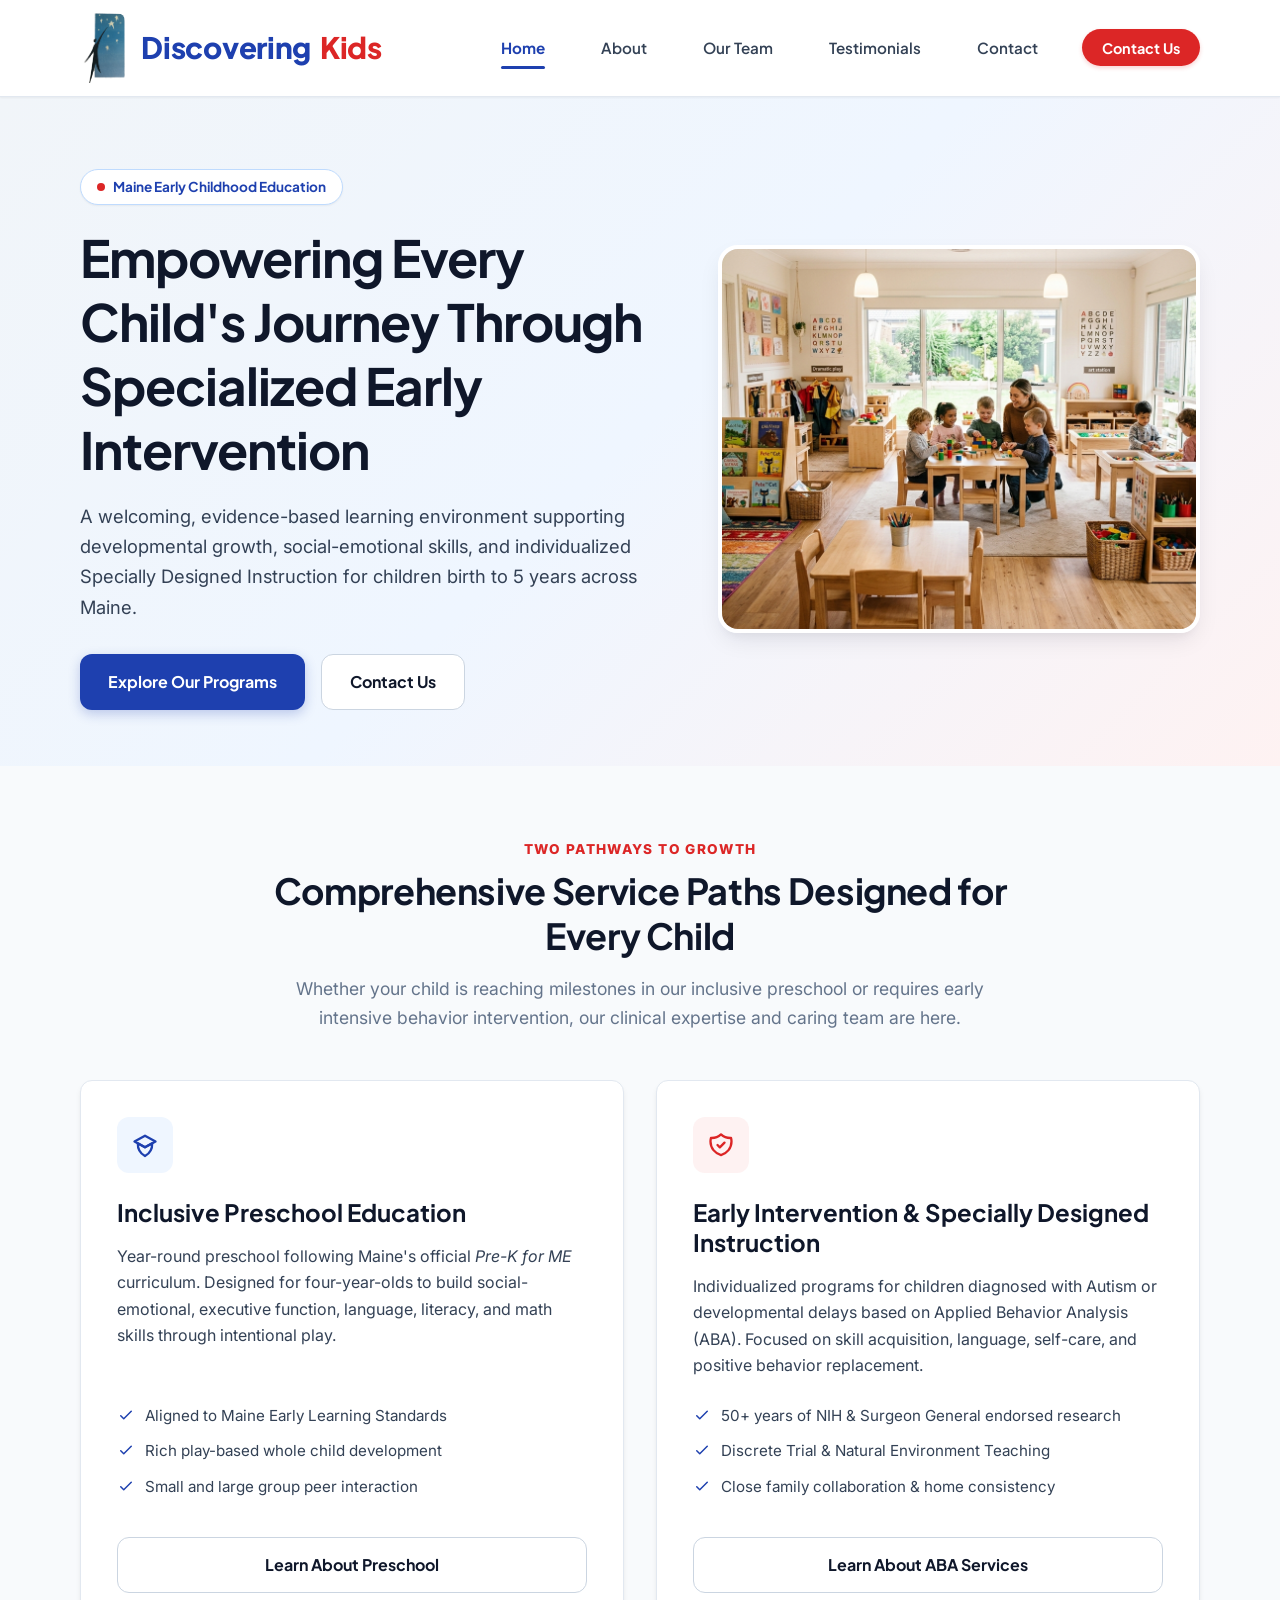
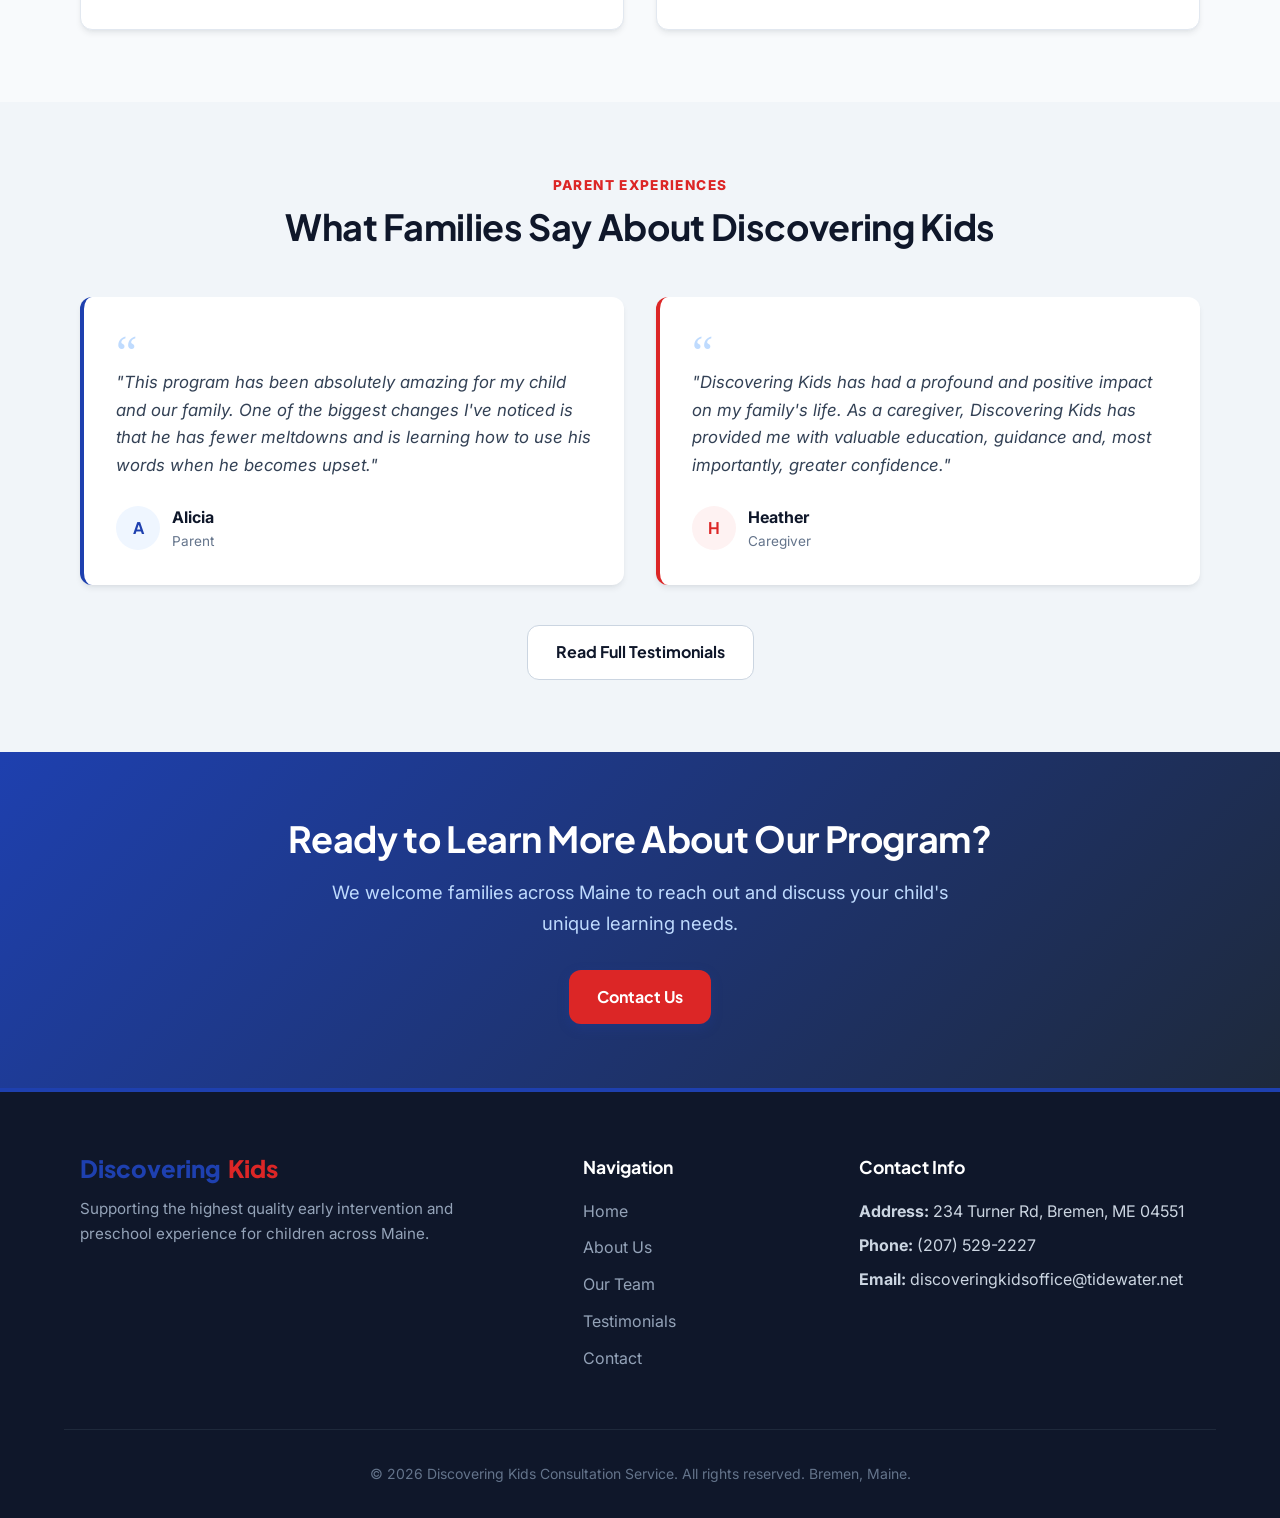
==== index.html @ 6ea6a4fb "Initial commit: Discovering Kids Consultation Service website" ====
<!DOCTYPE html>
<html lang="en">
<head>
  <meta charset="UTF-8">
  <meta name="viewport" content="width=device-width, initial-scale=1.0">
  <title>Discovering Kids | Early Intervention & Preschool in Maine</title>
  <meta name="description" content="Discovering Kids provides high-quality early intervention, specially designed instruction (ABA), and inclusive preschool education for children across Maine.">
  <link rel="stylesheet" href="css/styles.css">
</head>
<body>
  <!-- Accessibility Skip Link -->
  <a href="#main-content" class="skip-link">Skip to main content</a>

  <!-- Header & Navigation -->
  <header class="site-header">
    <div class="container header-container">
      <a href="index.html" class="brand-logo-link" aria-label="Discovering Kids Home">
        <img src="assets/images/logo.png" alt="Discovering Kids Logo" class="header-logo">
        <span class="brand-name header-brand-text">
          <span class="discovering">Discovering</span>
          <span class="kids">Kids</span>
        </span>
      </a>

      <button class="mobile-toggle" aria-label="Toggle navigation menu" aria-expanded="false">
        <svg fill="none" stroke="currentColor" viewBox="0 0 24 24">
          <path stroke-linecap="round" stroke-linejoin="round" stroke-width="2" d="M4 6h16M4 12h16M4 18h16"/>
        </svg>
      </button>

      <nav aria-label="Primary Navigation">
        <ul class="nav-menu">
          <li><a href="index.html" class="nav-link">Home</a></li>
          <li><a href="about.html" class="nav-link">About</a></li>
          <li><a href="team.html" class="nav-link">Our Team</a></li>
          <li><a href="testimonials.html" class="nav-link">Testimonials</a></li>
          <li><a href="contact.html" class="nav-link">Contact</a></li>
          <li><a href="contact.html" class="header-cta-btn">Contact Us</a></li>
        </ul>
      </nav>
    </div>
  </header>

  <main id="main-content">
    <!-- Hero Section -->
    <section class="hero-section">
      <div class="container hero-grid">
        <div class="hero-content">
          <div class="hero-badge">
            <span class="hero-badge-icon"></span>
            Maine Early Childhood Education
          </div>
          <h1 class="hero-title">
            Empowering Every Child's Journey Through Specialized Early Intervention
          </h1>
          <p class="hero-description">
            A welcoming, evidence-based learning environment supporting developmental growth, social-emotional skills, and individualized Specially Designed Instruction for children birth to 5 years across Maine.
          </p>
          <div class="hero-cta-group">
            <a href="about.html" class="btn btn-primary">Explore Our Programs</a>
            <a href="contact.html" class="btn btn-secondary">Contact Us</a>
          </div>
        </div>
        <div class="hero-image-wrapper">
          <img src="assets/images/preschool_classroom.jpg" alt="Children engaged in play-based learning at Discovering Kids Preschool">
        </div>
      </div>
    </section>

    <!-- Service Paths Overview -->
    <section class="section">
      <div class="container">
        <div class="section-header">
          <span class="section-tag">Two Pathways to Growth</span>
          <h2 class="section-title">Comprehensive Service Paths Designed for Every Child</h2>
          <p class="section-subtitle">
            Whether your child is reaching milestones in our inclusive preschool or requires early intensive behavior intervention, our clinical expertise and caring team are here.
          </p>
        </div>

        <div class="services-grid">
          <!-- Pathway 1: Inclusive Preschool -->
          <div class="service-card preschool">
            <div class="service-icon-box" aria-hidden="true">
              <svg width="28" height="28" fill="none" stroke="currentColor" viewBox="0 0 24 24">
                <path stroke-linecap="round" stroke-linejoin="round" stroke-width="2" d="M12 14l9-5-9-5-9 5 9 5z"/>
                <path stroke-linecap="round" stroke-linejoin="round" stroke-width="2" d="M12 14l6.16-3.422A12.083 12.083 0 0112 21.5a12.083 12.083 0 01-6.16-10.922L12 14z"/>
              </svg>
            </div>
            <h3>Inclusive Preschool Education</h3>
            <p>
              Year-round preschool following Maine's official <em>Pre-K for ME</em> curriculum. Designed for four-year-olds to build social-emotional, executive function, language, literacy, and math skills through intentional play.
            </p>
            <ul class="feature-list">
              <li>
                <svg fill="none" stroke="currentColor" viewBox="0 0 24 24"><path stroke-linecap="round" stroke-linejoin="round" stroke-width="2" d="M5 13l4 4L19 7"/></svg>
                <span>Aligned to Maine Early Learning Standards</span>
              </li>
              <li>
                <svg fill="none" stroke="currentColor" viewBox="0 0 24 24"><path stroke-linecap="round" stroke-linejoin="round" stroke-width="2" d="M5 13l4 4L19 7"/></svg>
                <span>Rich play-based whole child development</span>
              </li>
              <li>
                <svg fill="none" stroke="currentColor" viewBox="0 0 24 24"><path stroke-linecap="round" stroke-linejoin="round" stroke-width="2" d="M5 13l4 4L19 7"/></svg>
                <span>Small and large group peer interaction</span>
              </li>
            </ul>
            <a href="about.html#program-overview" class="btn btn-secondary" style="width: 100%;">Learn About Preschool</a>
          </div>

          <!-- Pathway 2: Early Intervention / ABA -->
          <div class="service-card aba">
            <div class="service-icon-box" aria-hidden="true">
              <svg width="28" height="28" fill="none" stroke="currentColor" viewBox="0 0 24 24">
                <path stroke-linecap="round" stroke-linejoin="round" stroke-width="2" d="M9 12l2 2 4-4m5.618-4.016A11.955 11.955 0 0112 2.944a11.955 11.955 0 01-8.618 3.04A12.02 12.02 0 003 9c0 5.591 3.824 10.29 9 11.622 5.176-1.332 9-6.03 9-11.622 0-1.042-.133-2.052-.382-3.016z"/>
              </svg>
            </div>
            <h3>Early Intervention & Specially Designed Instruction</h3>
            <p>
              Individualized programs for children diagnosed with Autism or developmental delays based on Applied Behavior Analysis (ABA). Focused on skill acquisition, language, self-care, and positive behavior replacement.
            </p>
            <ul class="feature-list">
              <li>
                <svg fill="none" stroke="currentColor" viewBox="0 0 24 24"><path stroke-linecap="round" stroke-linejoin="round" stroke-width="2" d="M5 13l4 4L19 7"/></svg>
                <span>50+ years of NIH & Surgeon General endorsed research</span>
              </li>
              <li>
                <svg fill="none" stroke="currentColor" viewBox="0 0 24 24"><path stroke-linecap="round" stroke-linejoin="round" stroke-width="2" d="M5 13l4 4L19 7"/></svg>
                <span>Discrete Trial & Natural Environment Teaching</span>
              </li>
              <li>
                <svg fill="none" stroke="currentColor" viewBox="0 0 24 24"><path stroke-linecap="round" stroke-linejoin="round" stroke-width="2" d="M5 13l4 4L19 7"/></svg>
                <span>Close family collaboration & home consistency</span>
              </li>
            </ul>
            <a href="about.html#developmental-delays" class="btn btn-secondary" style="width: 100%;">Learn About ABA Services</a>
          </div>
        </div>
      </div>
    </section>

    <!-- Testimonials Pull-Quotes -->
    <section class="section section-alt">
      <div class="container">
        <div class="section-header">
          <span class="section-tag">Parent Experiences</span>
          <h2 class="section-title">What Families Say About Discovering Kids</h2>
        </div>

        <div class="testimonials-grid">
          <!-- Pull Quote 1 -->
          <div class="testimonial-card">
            <div class="quote-icon" aria-hidden="true">&ldquo;</div>
            <p class="testimonial-text">
              "This program has been absolutely amazing for my child and our family. One of the biggest changes I've noticed is that he has fewer meltdowns and is learning how to use his words when he becomes upset."
            </p>
            <div class="testimonial-author">
              <div class="author-avatar" aria-hidden="true">A</div>
              <div>
                <div class="author-name">Alicia</div>
                <div class="author-role">Parent</div>
              </div>
            </div>
          </div>

          <!-- Pull Quote 2 -->
          <div class="testimonial-card alt-accent">
            <div class="quote-icon" aria-hidden="true">&ldquo;</div>
            <p class="testimonial-text">
              "Discovering Kids has had a profound and positive impact on my family's life. As a caregiver, Discovering Kids has provided me with valuable education, guidance and, most importantly, greater confidence."
            </p>
            <div class="testimonial-author">
              <div class="author-avatar" aria-hidden="true">H</div>
              <div>
                <div class="author-name">Heather</div>
                <div class="author-role">Caregiver</div>
              </div>
            </div>
          </div>
        </div>

        <div style="text-align: center; margin-top: 2.5rem;">
          <a href="testimonials.html" class="btn btn-secondary">Read Full Testimonials</a>
        </div>
      </div>
    </section>

    <!-- Call to Action Section -->
    <section class="cta-banner">
      <div class="container">
        <h2>Ready to Learn More About Our Program?</h2>
        <p>
          We welcome families across Maine to reach out and discuss your child's unique learning needs.
        </p>
        <a href="contact.html" class="btn btn-primary" style="background-color: var(--color-red);">Contact Us</a>
      </div>
    </section>
  </main>

  <!-- Footer -->
  <footer class="site-footer">
    <div class="container footer-grid">
      <div class="footer-brand">
        <div class="brand-name" style="margin-bottom: 1rem;">
          <span class="discovering">Discovering</span>
          <span class="kids">Kids</span>
        </div>
        <p>
          Supporting the highest quality early intervention and preschool experience for children across Maine.
        </p>
      </div>

      <div class="footer-links">
        <h4>Navigation</h4>
        <ul class="footer-nav">
          <li><a href="index.html">Home</a></li>
          <li><a href="about.html">About Us</a></li>
          <li><a href="team.html">Our Team</a></li>
          <li><a href="testimonials.html">Testimonials</a></li>
          <li><a href="contact.html">Contact</a></li>
        </ul>
      </div>

      <div class="footer-contact">
        <h4>Contact Info</h4>
        <p style="margin-bottom: 0.5rem; color: #CBD5E1;">
          <strong>Address:</strong> 234 Turner Rd, Bremen, ME 04551
        </p>
        <p style="margin-bottom: 0.5rem; color: #CBD5E1;">
          <strong>Phone:</strong> (207) 529-2227
        </p>
        <p style="margin-bottom: 0.5rem; color: #CBD5E1;">
          <strong>Email:</strong> discoveringkidsoffice@tidewater.net
        </p>
      </div>
    </div>

    <div class="container footer-bottom">
      <p>&copy; 2026 Discovering Kids Consultation Service. All rights reserved. Bremen, Maine.</p>
    </div>
  </footer>

  <script src="js/main.js"></script>
</body>
</html>
---- css/styles.css ----
/* ==========================================================================
   Discovering Kids Consultation Service - Core Stylesheet
   Brand Palette: Blue (#1E40AF) & Red (#DC2626)
   Tone: Warm & Clinically Credible
   ========================================================================== */

@import url('https://fonts.googleapis.com/css2?family=Plus+Jakarta+Sans:ital,wght@0,400;0,500;0,600;0,700;0,800;1,400&family=Inter:wght@400;500;600&display=swap');

:root {
  /* Brand Primary Colors */
  --color-blue: #1E40AF;
  --color-blue-hover: #1D4ED8;
  --color-blue-light: #EFF6FF;
  --color-blue-border: #BFDBFE;

  --color-red: #DC2626;
  --color-red-hover: #B91C1C;
  --color-red-light: #FEF2F2;
  --color-red-border: #FECACA;

  /* Neutral Spectrum */
  --color-text-dark: #0F172A;
  --color-text-body: #334155;
  --color-text-muted: #64748B;
  --color-bg-page: #F8FAFC;
  --color-bg-card: #FFFFFF;
  --color-border: #E2E8F0;
  --color-border-dark: #CBD5E1;

  /* Accent Tones */
  --color-teal-accent: #0D9488;
  --color-amber-accent: #D97706;

  /* Typography */
  --font-heading: 'Plus Jakarta Sans', system-ui, -apple-system, sans-serif;
  --font-body: 'Inter', system-ui, -apple-system, sans-serif;

  /* Shadow Elevation */
  --shadow-sm: 0 1px 2px 0 rgba(0, 0, 0, 0.05);
  --shadow-md: 0 4px 6px -1px rgba(15, 23, 42, 0.08), 0 2px 4px -2px rgba(15, 23, 42, 0.05);
  --shadow-lg: 0 10px 25px -5px rgba(15, 23, 42, 0.1), 0 8px 10px -6px rgba(15, 23, 42, 0.05);
  --shadow-hover: 0 20px 30px -10px rgba(30, 64, 175, 0.12);

  /* Spacing & Radii */
  --radius-sm: 8px;
  --radius-md: 12px;
  --radius-lg: 20px;
  --radius-full: 9999px;
  --max-width: 1200px;
}

/* Reset & Base Setup */
*, *::before, *::after {
  box-sizing: border-box;
  margin: 0;
  padding: 0;
}

html {
  scroll-behavior: smooth;
  font-size: 16px;
}

body {
  font-family: var(--font-body);
  background-color: var(--color-bg-page);
  color: var(--color-text-body);
  line-height: 1.65;
  -webkit-font-smoothing: antialiased;
  display: flex;
  flex-direction: column;
  min-height: 100vh;
}

/* Accessibility Focus States */
:focus-visible {
  outline: 3px solid var(--color-blue);
  outline-offset: 3px;
  border-radius: 4px;
}

/* Skip Navigation Link */
.skip-link {
  position: absolute;
  top: -100px;
  left: 1rem;
  background: var(--color-blue);
  color: white;
  padding: 0.75rem 1.25rem;
  z-index: 9999;
  border-radius: var(--radius-sm);
  font-weight: 600;
  transition: top 0.2s ease;
}

.skip-link:focus {
  top: 1rem;
}

/* Typography Hierarchy */
h1, h2, h3, h4, h5, h6 {
  font-family: var(--font-heading);
  color: var(--color-text-dark);
  line-height: 1.25;
  font-weight: 700;
}

h1 { font-size: clamp(2rem, 4vw, 3.25rem); letter-spacing: -0.02em; }
h2 { font-size: clamp(1.6rem, 3vw, 2.25rem); letter-spacing: -0.01em; }
h3 { font-size: clamp(1.25rem, 2vw, 1.5rem); }
h4 { font-size: 1.125rem; }

p {
  margin-bottom: 1.25rem;
}

p:last-child {
  margin-bottom: 0;
}

a {
  color: var(--color-blue);
  text-decoration: none;
  transition: color 0.2s ease;
}

a:hover {
  color: var(--color-blue-hover);
}

/* Brand Name Treatment Rules */
.brand-name {
  font-family: var(--font-heading);
  font-weight: 800;
  display: inline-flex;
  align-items: center;
  gap: 0.3em;
  color: var(--color-text-dark);
  line-height: 1;
}

.brand-name .discovering {
  color: var(--color-blue);
}

.brand-name .kids {
  color: var(--color-red);
}

/* Container Utility */
.container {
  width: 90%;
  max-width: var(--max-width);
  margin: 0 auto;
  padding: 0 1rem;
}

/* Page Header & Navigation */
.site-header {
  background-color: rgba(255, 255, 255, 0.95);
  backdrop-filter: blur(8px);
  position: sticky;
  top: 0;
  z-index: 1000;
  border-bottom: 1px solid var(--color-border);
  box-shadow: var(--shadow-sm);
}

.header-container {
  display: flex;
  align-items: center;
  justify-content: space-between;
  height: 96px;
}

.brand-logo-link {
  display: flex;
  align-items: center;
  gap: 1rem;
  text-decoration: none;
}

.header-logo {
  height: 70px;
  max-height: 70px;
  width: auto;
  object-fit: contain;
  border-radius: var(--radius-sm);
  display: block;
}

.header-brand-text {
  font-size: 1.85rem;
  letter-spacing: -0.01em;
}

/* Nav Menu */
.nav-menu {
  display: flex;
  align-items: center;
  gap: 2rem;
  list-style: none;
}

.nav-link {
  font-family: var(--font-heading);
  font-weight: 600;
  font-size: 0.95rem;
  color: var(--color-text-body);
  padding: 0.5rem 0.75rem;
  border-radius: var(--radius-sm);
  transition: all 0.2s ease;
  position: relative;
}

.nav-link:hover {
  color: var(--color-blue);
  background-color: var(--color-blue-light);
}

.nav-link.active {
  color: var(--color-blue);
  font-weight: 700;
}

.nav-link.active::after {
  content: '';
  position: absolute;
  bottom: -4px;
  left: 0.75rem;
  right: 0.75rem;
  height: 3px;
  background-color: var(--color-blue);
  border-radius: var(--radius-full);
}

.mobile-toggle {
  display: none;
  background: none;
  border: 1px solid var(--color-border);
  border-radius: var(--radius-sm);
  padding: 0.5rem 0.75rem;
  cursor: pointer;
  color: var(--color-text-dark);
}

.mobile-toggle svg {
  width: 24px;
  height: 24px;
  display: block;
}

/* Header Action Button */
.header-cta-btn {
  background-color: var(--color-red);
  color: white !important;
  font-family: var(--font-heading);
  font-weight: 700;
  padding: 0.6rem 1.25rem;
  border-radius: var(--radius-full);
  font-size: 0.9rem;
  transition: all 0.2s ease;
  box-shadow: 0 2px 4px rgba(220, 38, 38, 0.2);
}

.header-cta-btn:hover {
  background-color: var(--color-red-hover);
  transform: translateY(-1px);
  box-shadow: 0 4px 8px rgba(220, 38, 38, 0.3);
}

/* Common Hero Section */
.hero-section {
  padding: 4.5rem 0 3.5rem;
  background: linear-gradient(135deg, #F1F5F9 0%, #EFF6FF 50%, #FEF2F2 100%);
  position: relative;
  overflow: hidden;
}

.hero-grid {
  display: grid;
  grid-template-columns: 1.1fr 0.9fr;
  gap: 3rem;
  align-items: center;
}

.hero-badge {
  display: inline-flex;
  align-items: center;
  gap: 0.5rem;
  background-color: white;
  border: 1px solid var(--color-blue-border);
  color: var(--color-blue);
  font-family: var(--font-heading);
  font-weight: 700;
  font-size: 0.85rem;
  padding: 0.35rem 1rem;
  border-radius: var(--radius-full);
  margin-bottom: 1.25rem;
  box-shadow: var(--shadow-sm);
}

.hero-badge-icon {
  width: 8px;
  height: 8px;
  background-color: var(--color-red);
  border-radius: 50%;
}

.hero-title {
  margin-bottom: 1.25rem;
}

.hero-description {
  font-size: 1.15rem;
  color: var(--color-text-body);
  margin-bottom: 2rem;
  max-width: 600px;
}

.hero-cta-group {
  display: flex;
  gap: 1rem;
  flex-wrap: wrap;
}

.btn {
  display: inline-flex;
  align-items: center;
  justify-content: center;
  gap: 0.5rem;
  font-family: var(--font-heading);
  font-weight: 700;
  padding: 0.85rem 1.75rem;
  border-radius: var(--radius-md);
  font-size: 1rem;
  transition: all 0.2s ease;
  cursor: pointer;
  border: none;
  text-decoration: none;
}

.btn-primary {
  background-color: var(--color-blue);
  color: white;
  box-shadow: 0 4px 12px rgba(30, 64, 175, 0.25);
}

.btn-primary:hover {
  background-color: var(--color-blue-hover);
  color: white;
  transform: translateY(-2px);
  box-shadow: 0 6px 16px rgba(30, 64, 175, 0.35);
}

.btn-secondary {
  background-color: white;
  color: var(--color-text-dark);
  border: 1.5px solid var(--color-border-dark);
}

.btn-secondary:hover {
  border-color: var(--color-blue);
  color: var(--color-blue);
  background-color: var(--color-blue-light);
  transform: translateY(-2px);
}

.hero-image-wrapper {
  position: relative;
  border-radius: var(--radius-lg);
  overflow: hidden;
  box-shadow: var(--shadow-lg);
  border: 4px solid white;
}

.hero-image-wrapper img {
  width: 100%;
  height: 380px;
  object-fit: cover;
  display: block;
}

/* Page Inner Header Banner (for subpages) */
.page-banner {
  padding: 3.5rem 0 2.5rem;
  background: linear-gradient(135deg, #1E40AF 0%, #1E293B 100%);
  color: white;
  position: relative;
}

.page-banner h1 {
  color: white;
  margin-bottom: 0.75rem;
}

.page-banner .lead-text {
  font-size: 1.15rem;
  color: #93C5FD;
  max-width: 700px;
}

/* General Section Styles */
.section {
  padding: 4.5rem 0;
}

.section-alt {
  background-color: #F1F5F9;
}

.section-header {
  text-align: center;
  max-width: 750px;
  margin: 0 auto 3rem;
}

.section-tag {
  text-transform: uppercase;
  letter-spacing: 0.1em;
  font-size: 0.85rem;
  font-weight: 800;
  color: var(--color-red);
  margin-bottom: 0.5rem;
  display: block;
}

.section-title {
  margin-bottom: 1rem;
}

.section-subtitle {
  font-size: 1.1rem;
  color: var(--color-text-muted);
}

/* Service Path Cards */
.services-grid {
  display: grid;
  grid-template-columns: repeat(auto-fit, minmax(320px, 1fr));
  gap: 2rem;
}

.service-card {
  background-color: var(--color-bg-card);
  border-radius: var(--radius-md);
  padding: 2.25rem;
  border: 1px solid var(--color-border);
  box-shadow: var(--shadow-md);
  transition: all 0.3s ease;
  display: flex;
  flex-direction: column;
}

.service-card:hover {
  transform: translateY(-6px);
  box-shadow: var(--shadow-hover);
  border-color: var(--color-blue-border);
}

.service-icon-box {
  width: 56px;
  height: 56px;
  border-radius: var(--radius-md);
  display: flex;
  align-items: center;
  justify-content: center;
  margin-bottom: 1.5rem;
  font-size: 1.5rem;
}

.service-card.preschool .service-icon-box {
  background-color: var(--color-blue-light);
  color: var(--color-blue);
}

.service-card.aba .service-icon-box {
  background-color: var(--color-red-light);
  color: var(--color-red);
}

.service-card h3 {
  margin-bottom: 1rem;
}

.service-card p {
  color: var(--color-text-body);
  flex-grow: 1;
  margin-bottom: 1.5rem;
}

.feature-list {
  list-style: none;
  margin-bottom: 1.75rem;
}

.feature-list li {
  display: flex;
  align-items: flex-start;
  gap: 0.65rem;
  margin-bottom: 0.65rem;
  font-size: 0.95rem;
}

.feature-list li svg {
  width: 18px;
  height: 18px;
  flex-shrink: 0;
  margin-top: 3px;
  color: var(--color-blue);
}

/* Testimonial Cards & Pull Quotes */
.testimonials-grid {
  display: grid;
  grid-template-columns: repeat(auto-fit, minmax(320px, 1fr));
  gap: 2rem;
}

.testimonial-card {
  background-color: var(--color-bg-card);
  border-radius: var(--radius-md);
  padding: 2rem;
  border-left: 4px solid var(--color-blue);
  box-shadow: var(--shadow-md);
  position: relative;
}

.testimonial-card.alt-accent {
  border-left-color: var(--color-red);
}

.quote-icon {
  color: var(--color-blue-border);
  font-size: 3rem;
  line-height: 1;
  margin-bottom: -0.5rem;
  font-family: Georgia, serif;
}

.testimonial-text {
  font-style: italic;
  color: var(--color-text-body);
  margin-bottom: 1.5rem;
  font-size: 1.05rem;
}

.testimonial-author {
  display: flex;
  align-items: center;
  gap: 0.75rem;
}

.author-avatar {
  width: 44px;
  height: 44px;
  background-color: var(--color-blue-light);
  color: var(--color-blue);
  font-weight: 700;
  border-radius: 50%;
  display: flex;
  align-items: center;
  justify-content: center;
  font-family: var(--font-heading);
}

.testimonial-card.alt-accent .author-avatar {
  background-color: var(--color-red-light);
  color: var(--color-red);
}

.author-name {
  font-weight: 700;
  color: var(--color-text-dark);
}

.author-role {
  font-size: 0.85rem;
  color: var(--color-text-muted);
}

/* About Page Content Layout */
.content-block {
  background: white;
  border-radius: var(--radius-md);
  padding: 2.5rem;
  margin-bottom: 2.5rem;
  border: 1px solid var(--color-border);
  box-shadow: var(--shadow-sm);
}

.content-block h2 {
  color: var(--color-blue);
  margin-bottom: 1.25rem;
  display: flex;
  align-items: center;
  gap: 0.75rem;
}

.content-block h2::before {
  content: '';
  display: inline-block;
  width: 8px;
  height: 24px;
  background-color: var(--color-red);
  border-radius: var(--radius-full);
}

.goals-list {
  display: grid;
  grid-template-columns: repeat(auto-fit, minmax(280px, 1fr));
  gap: 1.25rem;
  margin-top: 1.5rem;
  list-style: none;
}

.goal-item {
  background-color: var(--color-bg-page);
  padding: 1.25rem;
  border-radius: var(--radius-sm);
  border-left: 3px solid var(--color-blue);
}

.goal-item h4 {
  color: var(--color-text-dark);
  margin-bottom: 0.5rem;
}

/* Team Cards */
.team-grid {
  display: grid;
  grid-template-columns: repeat(auto-fit, minmax(340px, 1fr));
  gap: 2.5rem;
}

.team-card {
  background-color: white;
  border-radius: var(--radius-md);
  overflow: hidden;
  border: 1px solid var(--color-border);
  box-shadow: var(--shadow-md);
  display: flex;
  flex-direction: column;
}

.team-image-container {
  height: 320px;
  overflow: hidden;
  position: relative;
  background-color: var(--color-bg-page);
}

.team-image-container img {
  width: 100%;
  height: 100%;
  object-fit: cover;
  object-position: top center;
}

.team-body {
  padding: 2rem;
  flex-grow: 1;
}

.team-role {
  color: var(--color-red);
  font-weight: 700;
  font-size: 0.9rem;
  text-transform: uppercase;
  letter-spacing: 0.05em;
  margin-bottom: 0.25rem;
  display: block;
}

.team-name {
  margin-bottom: 0.5rem;
}

.team-credentials {
  display: flex;
  flex-wrap: wrap;
  gap: 0.4rem;
  margin-bottom: 1.25rem;
}

.badge {
  background-color: var(--color-blue-light);
  color: var(--color-blue);
  font-size: 0.8rem;
  font-weight: 600;
  padding: 0.2rem 0.6rem;
  border-radius: var(--radius-sm);
}

.team-bio {
  font-size: 0.95rem;
  color: var(--color-text-body);
}

/* Hiring Section Box */
.hiring-box {
  background: linear-gradient(135deg, #EFF6FF 0%, #F8FAFC 100%);
  border: 1px solid var(--color-blue-border);
  border-radius: var(--radius-md);
  padding: 2.5rem;
  margin-top: 3rem;
}

/* Contact Page Grid */
.contact-grid {
  display: grid;
  grid-template-columns: 1fr 1.2fr;
  gap: 3rem;
}

.contact-info-card {
  background: white;
  padding: 2.25rem;
  border-radius: var(--radius-md);
  border: 1px solid var(--color-border);
  box-shadow: var(--shadow-sm);
}

.info-item {
  display: flex;
  gap: 1.25rem;
  margin-bottom: 2rem;
}

.info-item:last-child {
  margin-bottom: 0;
}

.info-icon {
  width: 48px;
  height: 48px;
  background-color: var(--color-blue-light);
  color: var(--color-blue);
  border-radius: var(--radius-md);
  display: flex;
  align-items: center;
  justify-content: center;
  flex-shrink: 0;
}

.info-icon svg {
  width: 24px;
  height: 24px;
}

.info-label {
  font-size: 0.85rem;
  color: var(--color-text-muted);
  text-transform: uppercase;
  letter-spacing: 0.05em;
  font-weight: 700;
  margin-bottom: 0.25rem;
}

.info-value {
  font-weight: 600;
  color: var(--color-text-dark);
  font-size: 1.05rem;
}

/* Form Styles */
.contact-form-card {
  background: white;
  padding: 2.5rem;
  border-radius: var(--radius-md);
  border: 1px solid var(--color-border);
  box-shadow: var(--shadow-md);
}

.form-group {
  margin-bottom: 1.5rem;
}

.form-label {
  display: block;
  font-weight: 600;
  margin-bottom: 0.5rem;
  color: var(--color-text-dark);
  font-size: 0.95rem;
}

.form-control {
  width: 100%;
  padding: 0.85rem 1rem;
  border: 1.5px solid var(--color-border);
  border-radius: var(--radius-sm);
  font-family: var(--font-body);
  font-size: 1rem;
  color: var(--color-text-dark);
  background-color: #FAFAFA;
  transition: all 0.2s ease;
}

.form-control:focus {
  background-color: white;
  border-color: var(--color-blue);
  box-shadow: 0 0 0 3px rgba(30, 64, 175, 0.15);
  outline: none;
}

textarea.form-control {
  resize: vertical;
  min-height: 130px;
}

.map-container {
  margin-top: 3rem;
  border-radius: var(--radius-md);
  overflow: hidden;
  box-shadow: var(--shadow-md);
  border: 1px solid var(--color-border);
}

.map-container iframe {
  width: 100%;
  height: 350px;
  border: none;
  display: block;
}

/* Call to Action Banner */
.cta-banner {
  background: linear-gradient(135deg, var(--color-blue) 0%, #1E293B 100%);
  color: white;
  text-align: center;
  padding: 4rem 0;
}

.cta-banner h2 {
  color: white;
  margin-bottom: 1rem;
}

.cta-banner p {
  color: #BFDBFE;
  font-size: 1.15rem;
  max-width: 650px;
  margin: 0 auto 2rem;
}

/* Site Footer */
.site-footer {
  background-color: #0F172A;
  color: #94A3B8;
  padding: 4rem 0 2rem;
  margin-top: auto;
  border-top: 4px solid var(--color-blue);
}

.footer-grid {
  display: grid;
  grid-template-columns: 2fr 1fr 1.5fr;
  gap: 3rem;
  margin-bottom: 3rem;
}

.footer-brand .brand-name {
  font-size: 1.5rem;
  margin-bottom: 1rem;
}

.footer-brand p {
  color: #94A3B8;
  font-size: 0.95rem;
  max-width: 400px;
}

.footer-links h4, .footer-contact h4 {
  color: white;
  margin-bottom: 1.25rem;
  font-size: 1.1rem;
}

.footer-nav {
  list-style: none;
}

.footer-nav li {
  margin-bottom: 0.65rem;
}

.footer-nav a {
  color: #94A3B8;
}

.footer-nav a:hover {
  color: white;
}

.footer-bottom {
  border-top: 1px solid #1E293B;
  padding-top: 2rem;
  text-align: center;
  font-size: 0.875rem;
  color: #64748B;
}

/* Responsive Media Queries */
@media (max-width: 992px) {
  .hero-grid {
    grid-template-columns: 1fr;
  }
  
  .hero-image-wrapper {
    order: -1;
  }

  .contact-grid {
    grid-template-columns: 1fr;
  }
}

@media (max-width: 768px) {
  .header-container {
    height: 80px;
  }

  .header-logo {
    height: 56px;
    max-height: 56px;
  }

  .header-brand-text {
    font-size: 1.5rem;
  }

  .mobile-toggle {
    display: block;
  }

  .nav-menu {
    position: fixed;
    top: 80px;
    left: 0;
    right: 0;
    background-color: white;
    flex-direction: column;
    padding: 1.5rem;
    gap: 1rem;
    box-shadow: var(--shadow-lg);
    border-bottom: 1px solid var(--color-border);
    transform: translateY(-150%);
    opacity: 0;
    visibility: hidden;
    transition: all 0.3s ease;
  }

  .nav-menu.is-open {
    transform: translateY(0);
    opacity: 1;
    visibility: visible;
  }

  .header-cta-btn {
    display: none;
  }

  .footer-grid {
    grid-template-columns: 1fr;
    gap: 2rem;
  }
}
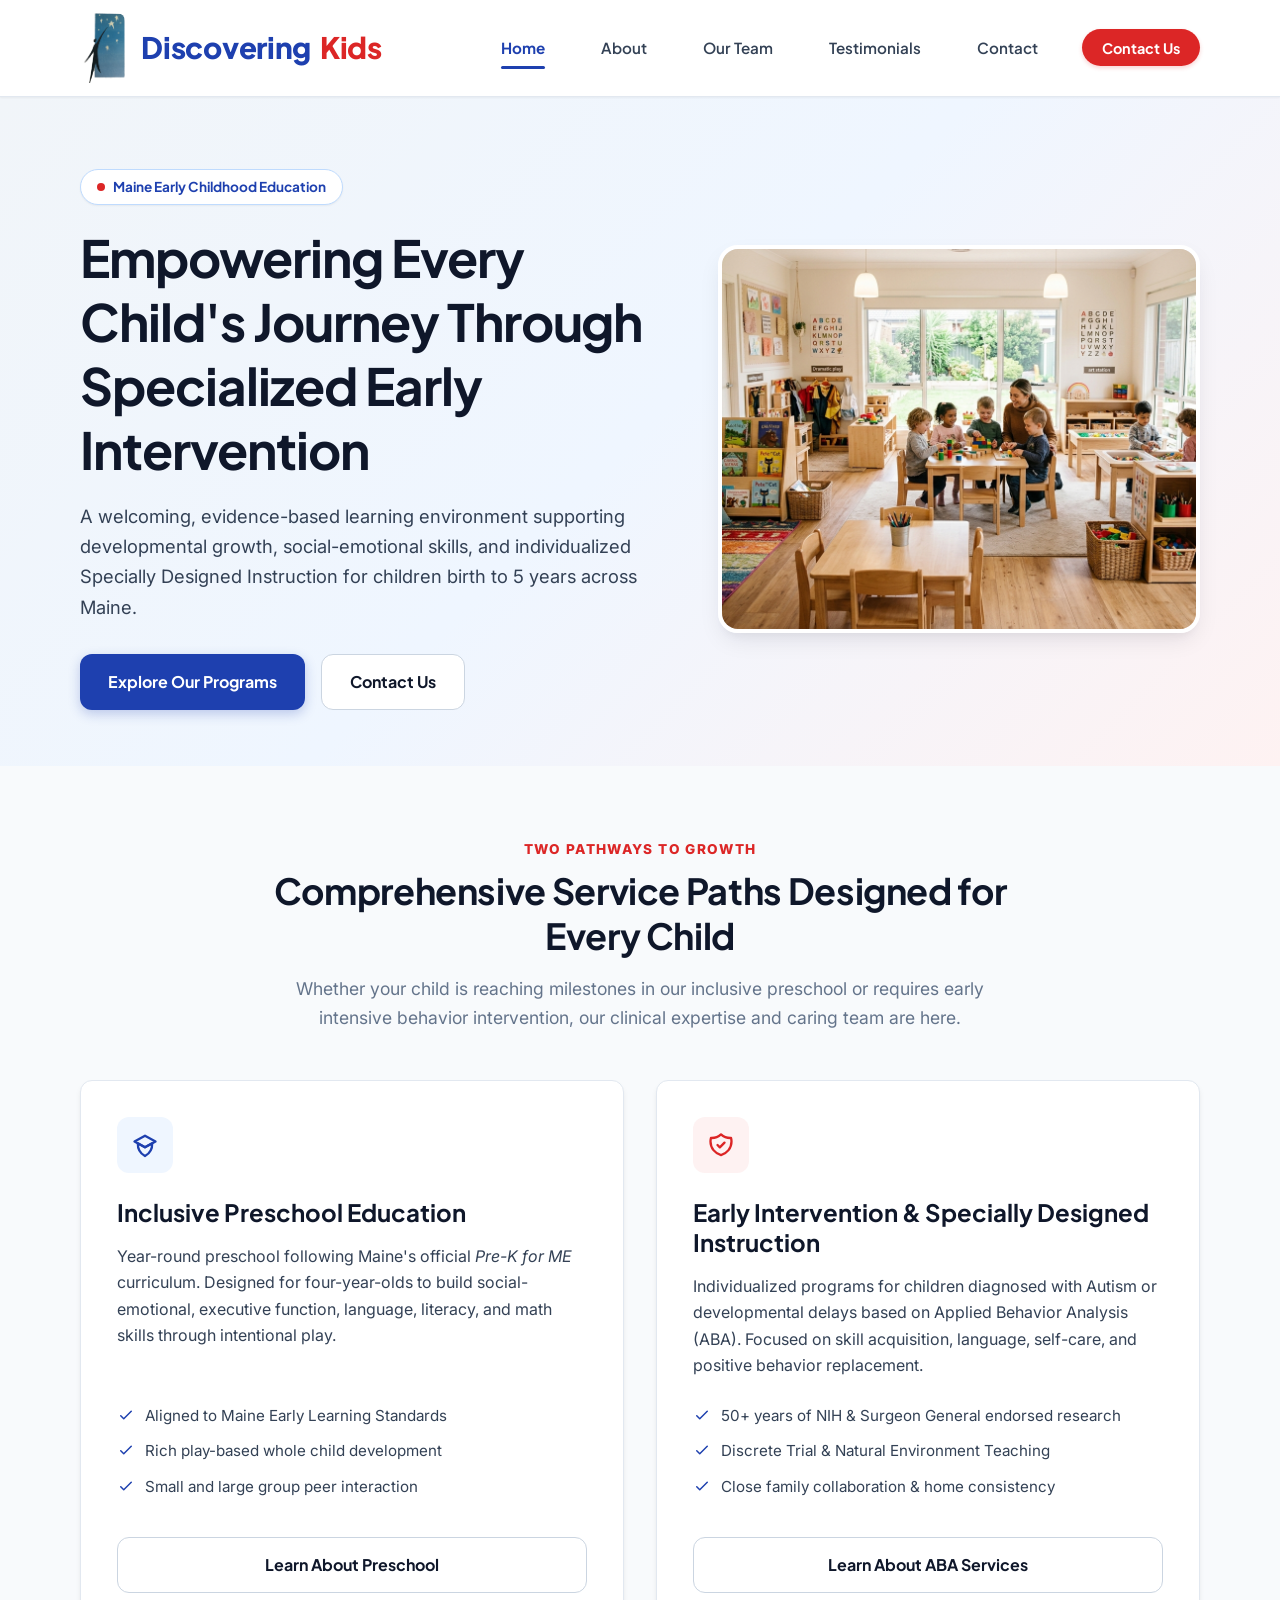
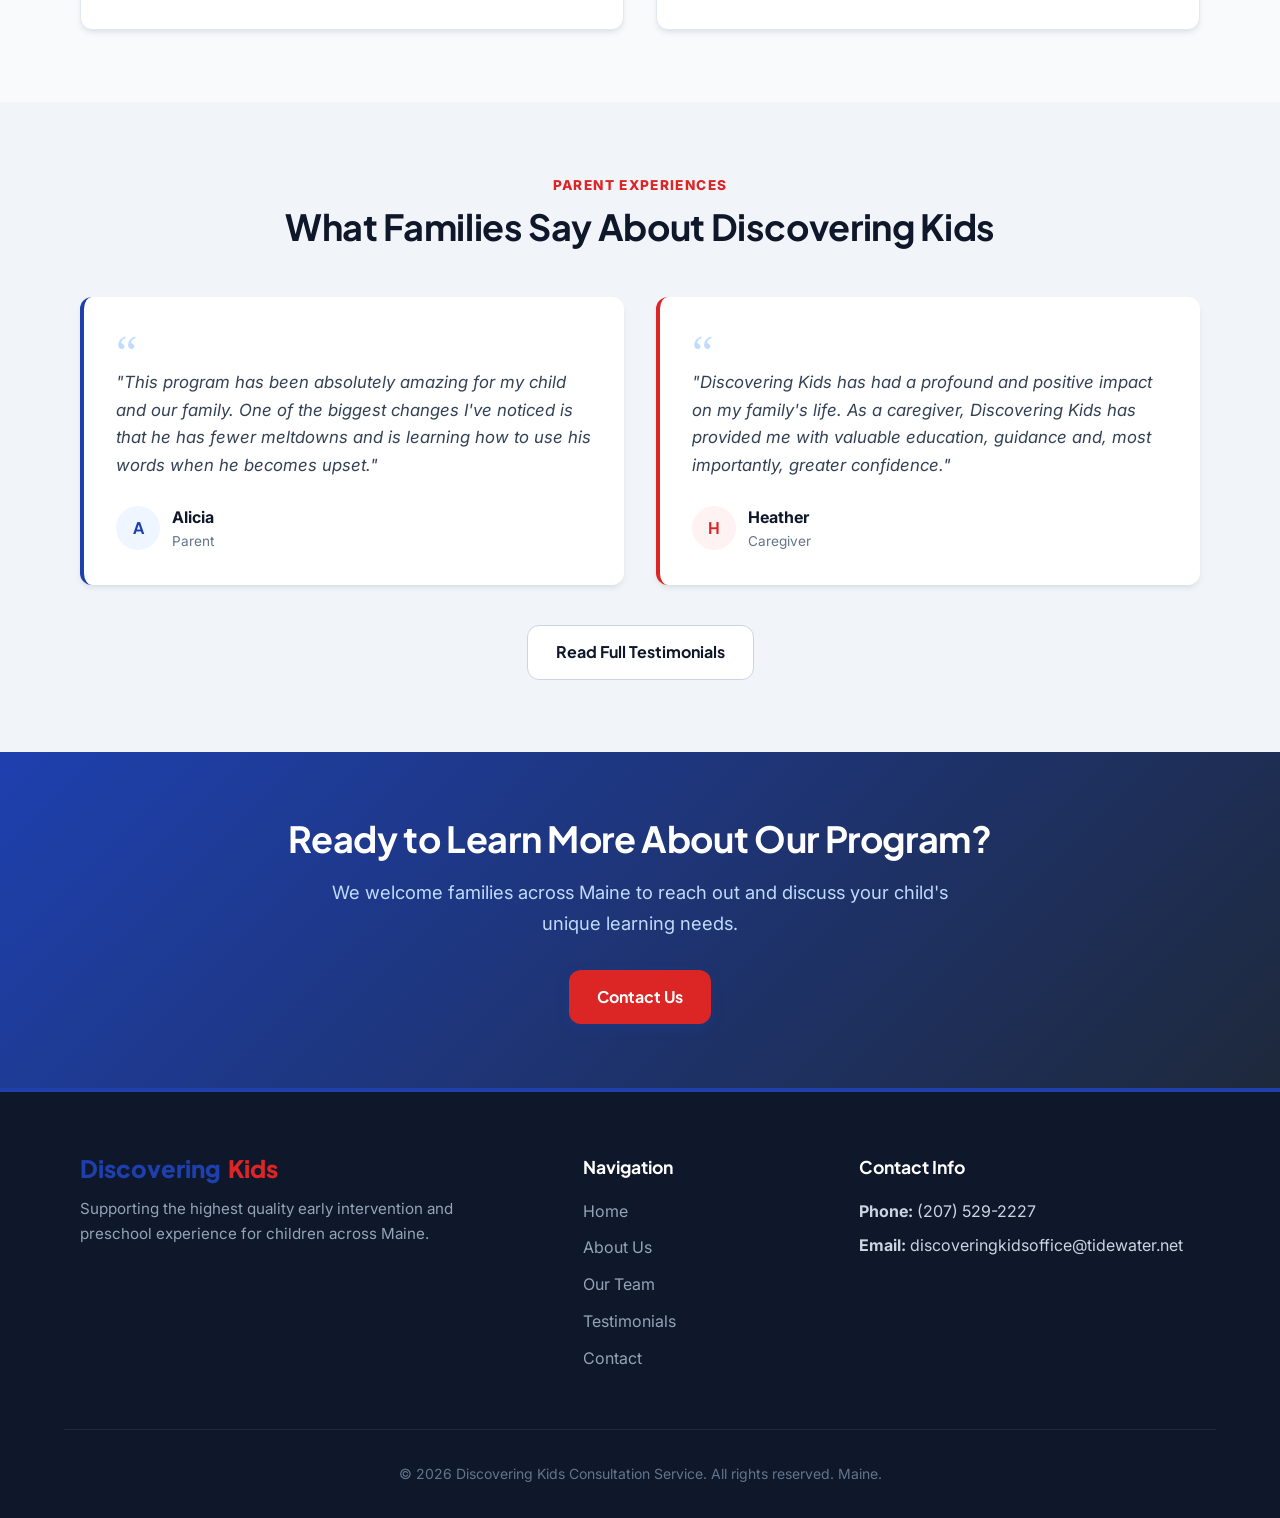
==== commit 2deee01f: "Remove specific street address, schedule, and map from contact section" ====
--- a/index.html
+++ b/index.html
@@ -224,9 +224,6 @@
       <div class="footer-contact">
         <h4>Contact Info</h4>
         <p style="margin-bottom: 0.5rem; color: #CBD5E1;">
-          <strong>Address:</strong> 234 Turner Rd, Bremen, ME 04551
-        </p>
-        <p style="margin-bottom: 0.5rem; color: #CBD5E1;">
           <strong>Phone:</strong> (207) 529-2227
         </p>
         <p style="margin-bottom: 0.5rem; color: #CBD5E1;">
@@ -236,7 +233,7 @@
     </div>
 
     <div class="container footer-bottom">
-      <p>&copy; 2026 Discovering Kids Consultation Service. All rights reserved. Bremen, Maine.</p>
+      <p>&copy; 2026 Discovering Kids Consultation Service. All rights reserved. Maine.</p>
     </div>
   </footer>
 
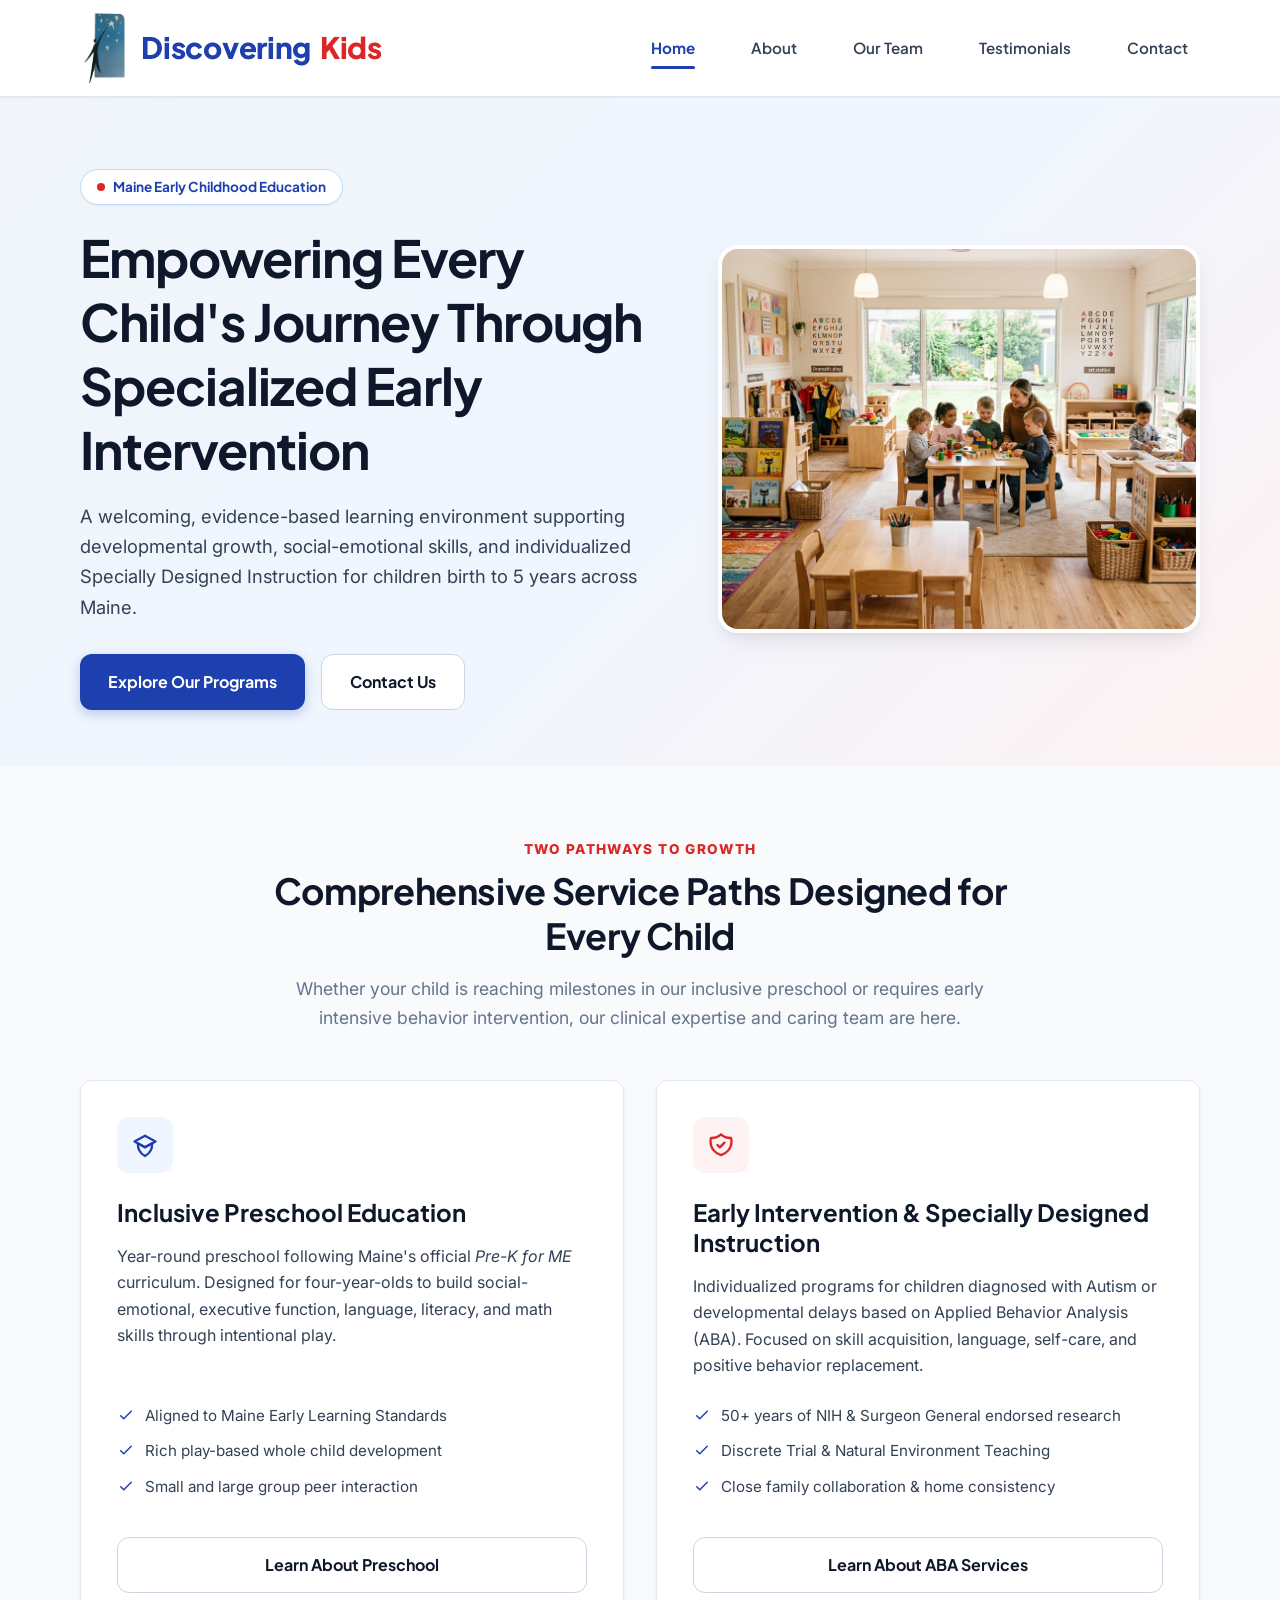
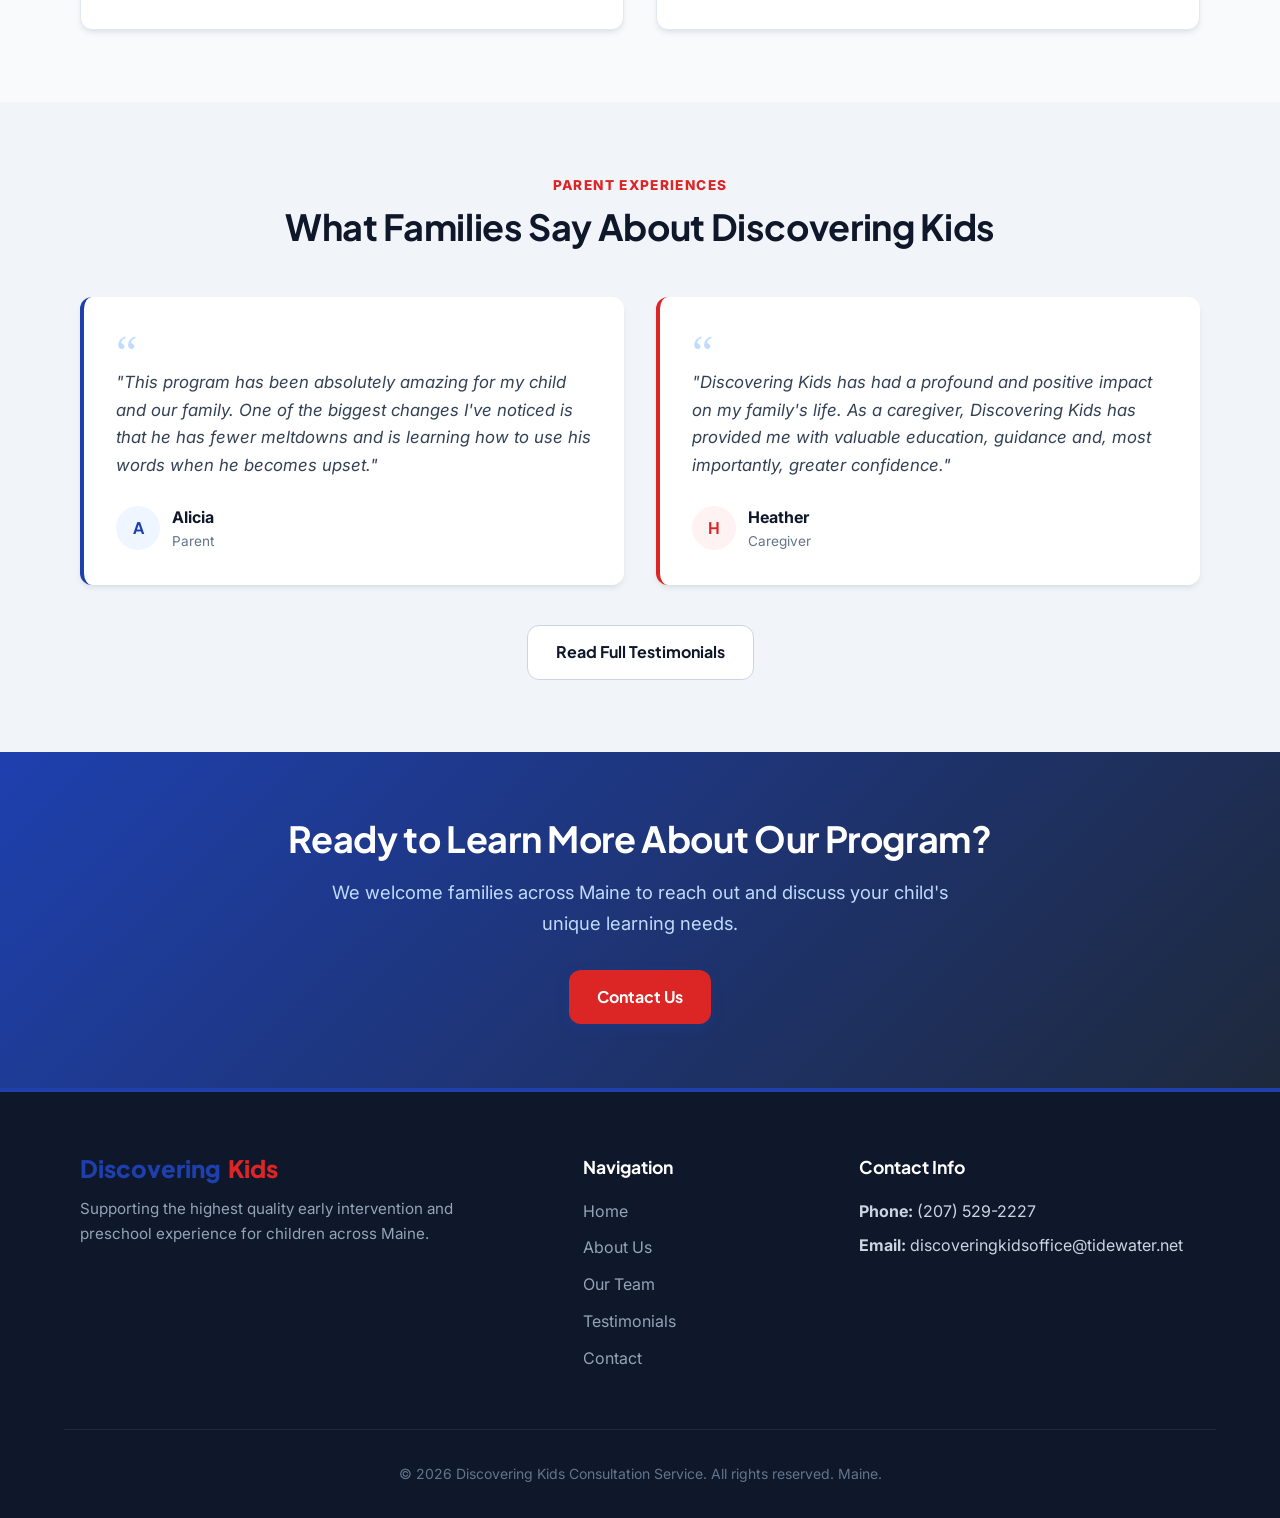
==== commit 43d12cf6: "Remove red Contact Us button from navigation bar on all pages" ====
--- a/index.html
+++ b/index.html
@@ -35,7 +35,6 @@
           <li><a href="team.html" class="nav-link">Our Team</a></li>
           <li><a href="testimonials.html" class="nav-link">Testimonials</a></li>
           <li><a href="contact.html" class="nav-link">Contact</a></li>
-          <li><a href="contact.html" class="header-cta-btn">Contact Us</a></li>
         </ul>
       </nav>
     </div>
